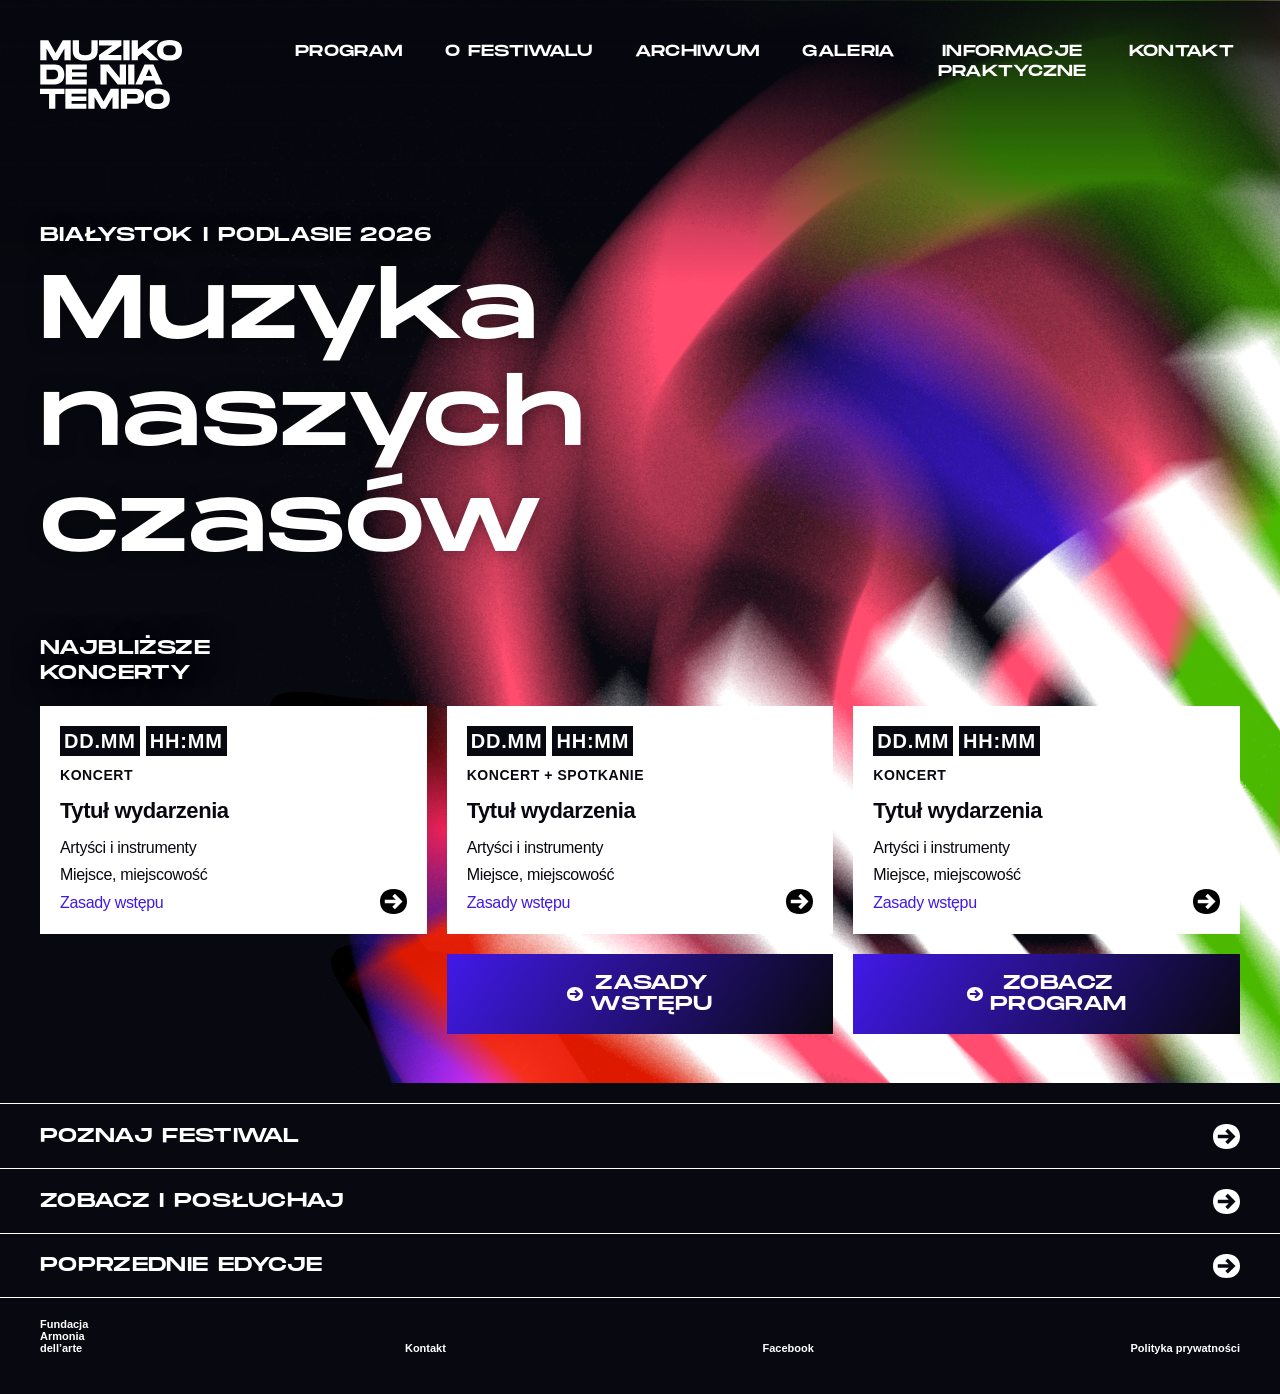
==== index.html @ 69c55734 "Use Figma vector icons across the site" ====
<!doctype html>
<html lang="pl">
  <head>
    <meta charset="UTF-8" />
    <meta name="viewport" content="width=device-width, initial-scale=1" />
    <meta name="theme-color" content="#080810" />
    <meta
      name="description"
      content="Muziko de nia tempo — spotkania z muzyką współczesną w Białymstoku i na Podlasiu."
    />
    <link rel="icon" href="assets/logo.svg" type="image/svg+xml" />
    <link rel="stylesheet" href="styles.css?v=12" />
    <script src="script.js" defer></script>
    <title>Muziko de nia tempo</title>
  </head>
  <body>
    <div class="site-shell">
      <div class="artwork artwork--hero" aria-hidden="true">
        <img src="assets/motif.png" alt="" />
      </div>
      <div class="artwork artwork--secondary" aria-hidden="true">
        <img src="assets/motif.png" alt="" />
      </div>
      <div class="top-fade" aria-hidden="true">
        <img src="assets/top-fade.png" alt="" />
      </div>

      <header class="site-header">
        <a class="brand" href="index.html" aria-label="Muziko de nia tempo — strona główna">
          <img src="assets/figma-logo-desktop.svg" alt="Muziko de nia tempo" />
        </a>

        <nav class="desktop-nav" aria-label="Główna nawigacja">
          <a href="program.html">Program</a>
          <a href="o-festiwalu.html">O festiwalu</a>
          <a href="archiwum.html">Archiwum</a>
          <a href="galeria.html">Galeria</a>
          <a href="informacje-praktyczne.html">Informacje<br />praktyczne</a>
          <a href="kontakt.html">Kontakt</a>
        </nav>

        <button class="menu-button" type="button" aria-expanded="false" aria-controls="mobile-menu">
          <img class="menu-button__open" src="assets/menu.svg" alt="" />
          <img class="menu-button__close" src="assets/figma-close.svg" alt="" />
          <span class="sr-only">Otwórz menu</span>
        </button>
      </header>

      <nav class="mobile-menu" id="mobile-menu" aria-hidden="true" aria-label="Menu mobilne">
        <div class="mobile-menu__links">
          <a href="program.html">Program</a>
          <a href="o-festiwalu.html">O festiwalu</a>
          <a href="archiwum.html">Archiwum</a>
          <a href="galeria.html">Galeria</a>
          <a href="informacje-praktyczne.html">Informacje<br />praktyczne</a>
          <a href="kontakt.html">Kontakt</a>
        </div>
        <div class="mobile-menu__footer">
          <div class="foundation">Fundacja<br />Armonia<br />dell’arte</div>
          <a href="kontakt.html">Kontakt</a>
          <a href="#facebook">Facebook</a>
          <a href="#polityka">Polityka prywatności</a>
        </div>
      </nav>

      <main id="start">
        <section class="hero" aria-labelledby="hero-title">
          <p class="eyebrow">Białystok i Podlasie 2026</p>
          <h1 id="hero-title">Muzyka<br />naszych<br />czasów</h1>
        </section>

        <section class="events" id="program" aria-labelledby="events-title">
          <h2 id="events-title"><span class="desktop-word">Najbliższe</span><span class="mobile-word">Najbliższy</span><br />koncert<span class="desktop-word">y</span></h2>

          <div class="events-grid">
            <a class="event-card event-card--one" href="wydarzenie.html">
              <div class="event-meta">
                <span>DD.MM</span>
                <span>HH:MM</span>
              </div>
              <p class="event-kind">Koncert</p>
              <h3>Tytuł wydarzenia</h3>
              <div class="event-details">
                <div>
                  <p class="mobile-only">Miejsce</p>
                  <p class="desktop-only">Artyści i instrumenty</p>
                  <p class="mobile-only">Wykonawcy</p>
                  <p class="desktop-only">Miejsce, miejscowość</p>
                  <p class="entry">Zasady wstępu</p>
                </div>
                <img src="assets/icon-arrow-figma.svg" alt="" />
              </div>
            </a>

            <a class="event-card event-card--two" href="wydarzenie.html">
              <div class="event-meta">
                <span>DD.MM</span>
                <span>HH:MM</span>
              </div>
              <p class="event-kind">Koncert + spotkanie</p>
              <h3>Tytuł wydarzenia</h3>
              <div class="event-details">
                <div>
                  <p>Artyści i instrumenty</p>
                  <p>Miejsce, miejscowość</p>
                  <p class="entry">Zasady wstępu</p>
                </div>
                <img src="assets/icon-arrow-figma.svg" alt="" />
              </div>
            </a>

            <a class="event-card event-card--three" href="wydarzenie.html">
              <div class="event-meta">
                <span>DD.MM</span>
                <span>HH:MM</span>
              </div>
              <p class="event-kind">Koncert</p>
              <h3>Tytuł wydarzenia</h3>
              <div class="event-details">
                <div>
                  <p>Artyści i instrumenty</p>
                  <p>Miejsce, miejscowość</p>
                  <p class="entry">Zasady wstępu</p>
                </div>
                <img src="assets/icon-arrow-figma.svg" alt="" />
              </div>
            </a>

            <a class="event-action event-action--entry" href="informacje-praktyczne.html">
              <img class="cta-icon" src="assets/icon-arrow-figma.svg" alt="" />
              <span>Zasady<br />wstępu</span>
            </a>
            <a class="event-action event-action--program" href="program.html">
              <img class="cta-icon" src="assets/icon-arrow-figma.svg" alt="" />
              <span>Zobacz<br />program</span>
            </a>
          </div>
        </section>

        <nav class="section-links" aria-label="Pozostałe części serwisu">
          <a id="o-festiwalu" href="o-festiwalu.html">
            <span>Poznaj festiwal</span>
            <img src="assets/icon-arrow-figma.svg" alt="" />
          </a>
          <a id="galeria" href="galeria.html">
            <span>Zobacz i posłuchaj</span>
            <img src="assets/icon-arrow-figma.svg" alt="" />
          </a>
          <a id="archiwum" href="archiwum.html">
            <span>Poprzednie edycje</span>
            <img src="assets/icon-arrow-figma.svg" alt="" />
          </a>
        </nav>
      </main>

      <footer class="site-footer" id="kontakt">
        <div class="foundation">Fundacja<br />Armonia<br />dell’arte</div>
        <a href="kontakt.html">Kontakt</a>
        <a id="facebook" href="#facebook">Facebook</a>
        <a id="polityka" href="#polityka">Polityka prywatności</a>
      </footer>

      <span id="informacje" class="anchor"></span>
      <span id="wydarzenie-1" class="anchor"></span>
      <span id="wydarzenie-2" class="anchor"></span>
      <span id="wydarzenie-3" class="anchor"></span>
    </div>
  </body>
</html>
---- styles.css ----
@font-face {
  font-family: "Monument Extended";
  src: url("assets/fonts/MonumentExtended-Ultralight.otf") format("opentype");
  font-style: normal;
  font-weight: 200;
  font-display: swap;
}

@font-face {
  font-family: "Monument Extended";
  src: url("assets/fonts/MonumentExtended-Regular.otf") format("opentype");
  font-style: normal;
  font-weight: 400;
  font-display: swap;
}

@font-face {
  font-family: "Monument Extended";
  src: url("assets/fonts/MonumentExtended-Bold.otf") format("opentype");
  font-style: normal;
  font-weight: 700;
  font-display: swap;
}

@font-face {
  font-family: "Monument Extended";
  src: url("assets/fonts/MonumentExtended-Ultrabold.otf") format("opentype");
  font-style: normal;
  font-weight: 900;
  font-display: swap;
}

:root {
  --ink: #080810;
  --paper: #ffffff;
  --violet: #4019e4;
  --display: "Monument Extended", "Arial Black", Arial, sans-serif;
  --display-tracking: 0.02em;
  --sans: Inter, Arial, Helvetica, sans-serif;
}

*,
*::before,
*::after {
  box-sizing: border-box;
}

html {
  min-width: 320px;
  scroll-behavior: smooth;
  background: var(--ink);
}

body {
  min-width: 320px;
  margin: 0;
  overflow-x: hidden;
  background: var(--ink);
  color: var(--paper);
  font-family: var(--sans);
}

body.menu-open {
  overflow: hidden;
}

a {
  color: inherit;
}

button,
a {
  -webkit-tap-highlight-color: transparent;
}

.sr-only {
  position: absolute;
  width: 1px;
  height: 1px;
  padding: 0;
  margin: -1px;
  overflow: hidden;
  clip: rect(0, 0, 0, 0);
  white-space: nowrap;
  border: 0;
}

.site-shell {
  position: relative;
  width: 100%;
  max-width: none;
  min-height: 1394px;
  margin: 0;
  overflow: hidden;
  background: var(--ink);
  isolation: isolate;
}

.artwork,
.top-fade {
  position: absolute;
  z-index: -2;
  pointer-events: none;
}

.artwork--hero {
  top: -613.34px;
  left: -6.15px;
  display: flex;
  width: 2503.118px;
  height: 2731.61px;
  align-items: center;
  justify-content: center;
}

.artwork--hero img {
  display: block;
  width: 1901.927px;
  height: 2256.471px;
  max-width: none;
  object-fit: cover;
  transform: rotate(-17.89deg);
}

.artwork--secondary {
  display: none;
}

.top-fade {
  top: 0;
  left: 0;
  width: 100%;
  height: 284.46px;
  overflow: hidden;
}

.top-fade img {
  display: block;
  width: 100%;
  height: 100%;
  object-fit: cover;
  transform: scaleY(-1);
}

.site-header {
  position: absolute;
  z-index: 20;
  top: 0;
  left: 0;
  display: flex;
  width: 100%;
  align-items: flex-start;
  justify-content: space-between;
  padding: 40px;
}

.brand {
  display: block;
  width: 142.055px;
  flex: 0 0 auto;
  line-height: 0;
}

.brand img {
  display: block;
  width: 100%;
  height: 68.566px;
}

.desktop-nav {
  display: flex;
  align-items: flex-start;
  justify-content: center;
  gap: 30px;
}

.desktop-nav a,
.eyebrow,
.hero h1,
.events h2,
.event-action,
.section-links,
.mobile-menu__links {
  font-family: var(--display);
  font-weight: 400;
  letter-spacing: var(--display-tracking);
}

.desktop-nav a {
  padding: 2px 6px;
  font-size: 16px;
  line-height: 1.25;
  text-align: center;
  text-decoration: none;
  text-transform: uppercase;
}

.desktop-nav a,
.section-links a,
.event-action,
.event-card {
  transition: filter 160ms ease, transform 160ms ease;
}

.desktop-nav a:hover,
.desktop-nav a:focus-visible {
  background: var(--paper);
  color: var(--ink);
}

.section-links a:hover,
.section-links a:focus-visible {
  color: #b9ff4a;
}

.menu-button,
.mobile-menu {
  display: none;
}

.hero {
  position: absolute;
  z-index: 2;
  top: 213.46px;
  left: 0;
  padding: 10px 40px;
  text-shadow: 0 0 17px rgba(0, 0, 0, 0.35);
}

.eyebrow {
  width: fit-content;
  margin: 0 0 10px;
  font-size: 20px;
  line-height: 1.25;
  text-transform: uppercase;
  white-space: nowrap;
}

.hero h1 {
  width: fit-content;
  margin: 0;
  font-size: 90px;
  line-height: 1.18;
}

.events {
  position: absolute;
  z-index: 3;
  top: 616.46px;
  left: 0;
  width: 100%;
  padding: 20px 40px;
}

.events h2 {
  margin: 0 0 20px;
  font-size: 20px;
  line-height: 1.25;
  text-shadow: 0 4px 34px rgba(0, 0, 0, 0.35);
  text-transform: uppercase;
}

.mobile-word,
.mobile-only {
  display: none;
}

.events-grid {
  display: grid;
  grid-template-columns: repeat(3, minmax(0, 1fr));
  gap: 20px;
  width: 100%;
}

.event-card {
  display: flex;
  min-width: 0;
  min-height: 227px;
  flex-direction: column;
  gap: 10px;
  padding: 20px;
  background: var(--paper);
  color: var(--ink);
  text-decoration: none;
}

.event-card:hover,
.event-card:focus-visible {
  box-shadow: 7px 7px 0 var(--violet);
  transform: translate(-3px, -3px);
}

.event-meta {
  display: flex;
  align-items: center;
  gap: 6px;
}

.event-meta span {
  padding: 1px 4px;
  background: var(--ink);
  color: var(--paper);
  font-size: 20px;
  font-weight: 600;
  letter-spacing: 0.04em;
  line-height: 1.4;
  text-transform: uppercase;
}

.event-kind {
  margin: 0;
  font-size: 14px;
  font-weight: 600;
  letter-spacing: 0.04em;
  line-height: 1.4;
  text-transform: uppercase;
}

.event-card h3 {
  width: 100%;
  margin: 0;
  font-size: 22px;
  font-weight: 600;
  letter-spacing: -0.02em;
  line-height: 1.4;
}

.event-details {
  display: flex;
  min-width: 0;
  align-items: flex-end;
  justify-content: space-between;
  gap: 12px;
}

.event-details p {
  margin: 0 0 5px;
  font-size: 16px;
  font-weight: 400;
  letter-spacing: -0.02em;
  line-height: 1.4;
  white-space: nowrap;
}

.event-details p:last-child {
  margin-bottom: 0;
}

.event-details .entry {
  color: var(--violet);
}

.event-details img {
  display: block;
  width: 27.004px;
  height: auto;
  flex: 0 0 auto;
  filter: brightness(0);
}

.event-action {
  display: flex;
  height: 80px;
  align-items: center;
  justify-content: center;
  gap: 7px;
  padding: 20px;
  background: linear-gradient(123deg, var(--violet) 2.2%, var(--ink) 100%);
  font-size: 20px;
  line-height: 1.05;
  text-align: center;
  text-decoration: none;
  text-transform: uppercase;
}

.event-action:hover,
.event-action:focus-visible {
  filter: brightness(1.24);
  transform: translateY(-2px);
}

.event-action > .cta-icon {
  display: block;
  width: 16px;
  height: auto;
  flex: 0 0 auto;
  align-self: center;
}

.event-action--entry {
  grid-column: 2;
}

.event-action--program {
  grid-column: 3;
}

.section-links {
  position: absolute;
  z-index: 4;
  top: 1083.46px;
  left: 0;
  width: 100%;
  padding-top: 20px;
  background: var(--ink);
}

.section-links a {
  display: flex;
  height: 65px;
  align-items: center;
  justify-content: space-between;
  padding: 20px 40px;
  border-top: 1px solid var(--paper);
  font-size: 20px;
  line-height: 1.25;
  text-decoration: none;
  text-transform: uppercase;
}

.section-links a:last-child {
  border-bottom: 1px solid var(--paper);
}

.section-links img {
  display: block;
  width: 27.004px;
  height: auto;
}

.section-links span {
  display: inline-block;
}

.site-footer,
.mobile-menu__footer {
  font-size: 11px;
  font-weight: 600;
  line-height: 1.1;
}

.site-footer {
  position: absolute;
  z-index: 4;
  top: 1298.46px;
  left: 0;
  display: flex;
  width: 100%;
  height: 95.54px;
  align-items: flex-end;
  justify-content: space-between;
  padding: 40px;
  background: var(--ink);
}

.site-footer a,
.mobile-menu__footer a {
  text-decoration: none;
}

.foundation {
  line-height: 1.1;
}

.anchor {
  position: absolute;
  width: 1px;
  height: 1px;
  pointer-events: none;
}

@media (max-width: 1100px) and (min-width: 801px) {
  .desktop-nav {
    gap: 10px;
    transform: none;
  }

  .desktop-nav a {
    padding-inline: 3px;
    font-size: 13px;
  }

  .event-details p {
    font-size: 13px;
  }
}

@media (max-width: 800px) {
  .site-shell {
    width: 100%;
    max-width: none;
    min-height: 1065px;
  }

  .top-fade,
  .desktop-nav {
    display: none;
  }

  .artwork--hero {
    top: -294.85px;
    left: -42.81px;
    width: 1065.12px;
    height: 1123.575px;
  }

  .artwork--hero img {
    width: 741.761px;
    height: 880.035px;
    transform: rotate(-27.61deg);
  }

  .artwork--secondary {
    top: 576.04px;
    left: -405.4px;
    display: flex;
    width: 810.805px;
    height: 937.388px;
    align-items: center;
    justify-content: center;
  }

  .artwork--secondary img {
    display: block;
    width: 741.761px;
    height: 880.035px;
    max-width: none;
    object-fit: cover;
    transform: rotate(-4.66deg);
  }

  .site-header {
    z-index: 60;
    padding: 20px 0;
  }

  .brand {
    width: 134.703px;
    padding: 20px;
  }

  .brand img {
    width: 94.703px;
    height: 45.711px;
  }

  .menu-button {
    display: flex;
    width: 62px;
    height: 62px;
    align-items: center;
    justify-content: center;
    margin: 0;
    padding: 20px;
    cursor: pointer;
    border: 0;
    background: transparent;
  }

  .menu-button img {
    display: block;
    flex: 0 0 auto;
  }

  .menu-button__open {
    width: 21.398px;
    height: 12.32px;
  }

  .menu-button__close {
    display: none !important;
    width: 18.073px;
    height: 18.073px;
  }

  body.menu-open .menu-button__open {
    display: none;
  }

  body.menu-open .menu-button__close {
    display: block !important;
  }

  .mobile-menu {
    position: fixed;
    z-index: 50;
    inset: 0;
    display: block;
    visibility: hidden;
    min-width: 320px;
    min-height: 100dvh;
    background: var(--ink);
    opacity: 0;
    transition: opacity 160ms ease, visibility 160ms ease;
  }

  .mobile-menu.is-open {
    visibility: visible;
    opacity: 1;
  }

  .mobile-menu__links {
    position: absolute;
    top: calc(50% - 77.29px);
    left: 50%;
    display: flex;
    width: min(100%, 375px);
    flex-direction: column;
    gap: 30px;
    padding: 30px 20px;
    transform: translate(-50%, -50%);
  }

  .mobile-menu__links a {
    width: fit-content;
    font-size: 22px;
    line-height: 1.25;
    text-decoration: none;
    text-transform: uppercase;
  }

  .mobile-menu__footer {
    position: absolute;
    bottom: 0;
    left: 50%;
    display: flex;
    width: min(100%, 375px);
    height: 96px;
    align-items: flex-end;
    justify-content: space-between;
    padding: 40px 20px 20px;
    transform: translateX(-50%);
  }

  .hero {
    top: 125.76px;
    width: 100%;
    padding: 10px 20px;
  }

  .eyebrow {
    margin-bottom: 10px;
    font-size: 16px;
  }

  .hero h1 {
    width: fit-content;
    max-width: none;
    font-size: 42px;
    line-height: 1.18;
  }

  .events {
    top: 404.72px;
    padding: 20px;
  }

  .events h2 {
    margin-bottom: 10px;
    font-size: 16px;
    line-height: 1.25;
  }

  .desktop-word,
  .desktop-only,
  .event-card--two,
  .event-card--three,
  .event-kind {
    display: none;
  }

  .mobile-word,
  .mobile-only {
    display: inline;
  }

  .event-details p.mobile-only {
    display: block;
  }

  .events-grid {
    display: flex;
    flex-direction: column;
    gap: 10px;
  }

  .event-card {
    min-height: 150px;
    order: 1;
    gap: 5px;
    padding: 10px;
  }

  .event-meta span {
    padding: 1px 6px;
    font-size: 14px;
  }

  .event-card h3 {
    font-size: 20px;
  }

  .event-details p {
    margin-bottom: 5px;
    font-size: 14px;
  }

  .event-action {
    width: 100%;
    height: 60px;
    padding: 10px 20px;
    font-size: 16px;
    line-height: 1.25;
  }

  .event-action > .cta-icon {
    align-self: center;
  }

  .event-action--program {
    order: 2;
    margin-top: 10px;
  }

  .event-action--entry {
    order: 3;
  }

  .section-links {
    top: 794.72px;
    padding-top: 0;
  }

  .section-links a {
    height: 64.72px;
    padding: 20px;
    font-size: 16px;
    line-height: 1.25;
  }

  .site-footer {
    top: 988.92px;
    height: 76px;
    padding: 20px;
  }
}

@media (max-width: 359px) {
  .mobile-menu__footer,
  .site-footer {
    font-size: 9px;
  }

  .hero h1 {
    font-size: 38px;
  }
}

@media (prefers-reduced-motion: reduce) {
  html {
    scroll-behavior: auto;
  }

  *,
  *::before,
  *::after {
    scroll-behavior: auto !important;
    transition-duration: 0.01ms !important;
  }
}

/* Podstrony z makiet Figma */
.desktop-nav a.is-active,
.desktop-nav a.is-active:hover,
.desktop-nav a.is-active:focus-visible {
  background: var(--paper);
  color: var(--ink);
}

.subpage-shell {
  min-height: 100vh;
}

.subpage-artwork {
  position: absolute;
  z-index: -2;
  display: flex;
  align-items: center;
  justify-content: center;
  pointer-events: none;
}

.subpage-artwork img {
  display: block;
  flex: 0 0 auto;
  max-width: none;
  object-fit: cover;
}

.program-page .subpage-artwork {
  top: -1003.06px;
  left: 242.27px;
  width: 2353.629px;
  height: 2621.04px;
}

.program-page .subpage-artwork img {
  width: 1901.927px;
  height: 2256.471px;
  transform: rotate(-167.23deg) scaleY(-1);
}

.about-page .subpage-artwork {
  top: -1041.28px;
  left: 182.06px;
  width: 2925.279px;
  height: 2948.999px;
}

.about-page .subpage-artwork img {
  width: 1901.927px;
  height: 2256.471px;
  transform: rotate(137.71deg);
}

.gallery-page .subpage-artwork {
  top: -1120.63px;
  left: 52.2px;
  width: 1728.241px;
  height: 1953.451px;
}

.gallery-page .subpage-artwork img {
  width: 1465.446px;
  height: 1738.625px;
  transform: rotate(-9.34deg);
}

.info-page .subpage-artwork {
  top: -583.79px;
  left: 326.91px;
  width: 2535.115px;
  height: 2407.586px;
}

.info-page .subpage-artwork img {
  width: 1670.11px;
  height: 1981.44px;
  transform: rotate(-61.84deg);
}

.contact-page .subpage-artwork {
  top: -1336.52px;
  left: 35.48px;
  width: 2239.448px;
  height: 2140.427px;
}

.contact-page .subpage-artwork img {
  width: 1465.446px;
  height: 1738.625px;
  transform: rotate(59.85deg);
}

.subpage-main {
  position: relative;
  z-index: 2;
  padding-top: 213.46px;
}

.page-hero {
  padding: 10px 40px;
  color: var(--paper);
  text-shadow: 0 0 17px rgba(0, 0, 0, 0.35);
}

.page-kicker {
  margin: 0 0 10px;
  font-size: 14px;
  font-weight: 600;
  letter-spacing: 0.04em;
  line-height: 1.4;
  text-transform: uppercase;
}

.page-hero h1,
.text-block h2,
.director-block h2,
.venues h2,
.faq h2,
.contact-grid h2,
.archive-card a,
.gallery-card h2,
.wide-cta,
.load-more button,
.filter-tabs button {
  font-family: var(--display);
  font-weight: 400;
  letter-spacing: var(--display-tracking);
}

.page-hero h1 {
  width: fit-content;
  margin: 0;
  font-size: 60px;
  line-height: 1.18;
}

.page-lead {
  margin: 10px 0 0;
  font-size: 22px;
  line-height: 1.25;
}

.text-block h2,
.director-block h2,
.venues h2,
.faq h2,
.contact-grid h2 {
  margin: 0;
  font-size: 20px;
  line-height: 1.25;
  text-transform: uppercase;
}

.text-block p,
.director-block p,
.contact-grid p {
  margin: 20px 0 0;
  font-size: 16px;
  line-height: 1.25;
}

.subpage-shell .site-footer {
  position: relative;
  top: auto;
  left: auto;
  min-height: 95px;
  margin-top: 40px;
}

.program-page .page-hero {
  min-height: 237px;
}

.program-list {
  padding: 20px 40px 0;
}

.filter-tabs {
  display: flex;
  align-items: stretch;
}

.filter-tabs button {
  min-height: 34px;
  padding: 8px 20px;
  cursor: pointer;
  border: 0;
  background: var(--ink);
  color: var(--paper);
  font-size: 14px;
  line-height: 1.25;
  text-transform: uppercase;
}

.filter-tabs button.is-selected {
  background: var(--paper);
  color: var(--ink);
}

.program-grid {
  display: grid;
  grid-template-columns: repeat(3, minmax(0, 1fr));
  gap: 20px;
  margin-top: 40px;
}

.program-grid .event-card {
  min-height: 227px;
}

.load-more {
  display: flex;
  flex-direction: column;
  align-items: center;
  margin-top: 30px;
  text-align: center;
  text-transform: uppercase;
}

.load-more p {
  margin: 0 0 10px;
  font-size: 14px;
  font-weight: 600;
  letter-spacing: 0.04em;
  line-height: 1.4;
}

.load-more button {
  display: flex;
  flex-direction: column;
  align-items: center;
  gap: 10px;
  padding: 0;
  cursor: pointer;
  border: 0;
  background: transparent;
  color: var(--paper);
  font-size: 14px;
  line-height: 1.25;
  text-transform: uppercase;
}

.load-more button img {
  width: 27px;
  height: auto;
  transform: rotate(90deg);
}

.mobile-count {
  display: none;
}

.wide-cta {
  display: flex;
  width: 400px;
  min-height: 80px;
  align-items: center;
  justify-content: center;
  gap: 8px;
  margin: 30px auto 0;
  padding: 20px;
  background: linear-gradient(132deg, var(--violet) 2.2%, var(--ink) 100%);
  font-size: 20px;
  line-height: 1.25;
  text-align: center;
  text-decoration: none;
  text-transform: uppercase;
}

.wide-cta > .cta-icon {
  display: block;
  width: 22px;
  height: auto;
  flex: 0 0 auto;
}

.wide-cta:hover,
.wide-cta:focus-visible,
.archive-card a:hover,
.archive-card a:focus-visible {
  filter: brightness(1.25);
}

.archive-note {
  margin: 30px 0 0;
  font-size: 16px;
  text-align: center;
}

.about-page .page-hero,
.contact-page .page-hero {
  min-height: 151px;
}

.about-visual {
  height: 560px;
  padding: 20px 40px;
}

.about-visual img {
  display: block;
  width: 100%;
  height: 520px;
  object-fit: cover;
}

.about-grid {
  display: grid;
  grid-template-columns: repeat(2, minmax(0, 1fr));
  grid-template-areas:
    "music director"
    "foundation director";
  gap: 20px;
  row-gap: 60px;
  padding: 20px 40px;
}

.about-grid > * {
  padding: 20px 0;
}

.about-grid .text-block:first-child {
  grid-area: music;
}

.about-grid .text-block:nth-child(3) {
  display: block;
  grid-area: foundation;
}

.director-block {
  grid-area: director;
}

.director-block {
  display: flex;
  flex-direction: column;
  align-items: flex-start;
}

.director-photo {
  display: block;
  width: 50%;
  aspect-ratio: 1;
  margin-top: 20px;
  background: #c4c4c4;
  object-fit: cover;
  object-position: 50% 30%;
}

.director-block h3 {
  margin: 10px 0 0;
  font-size: 20px;
  font-weight: 600;
  line-height: 1.25;
}

.director-block .caption {
  margin: 2px 0 0;
  font-size: 14px;
  font-weight: 600;
  letter-spacing: 0.04em;
  text-transform: uppercase;
}

.partners-block {
  padding: 20px 40px;
}

.archive-page .page-hero,
.info-page .page-hero {
  min-height: 288px;
}

.archive-grid {
  display: grid;
  grid-template-columns: repeat(2, minmax(0, 1fr));
  gap: 20px;
  padding: 20px 40px;
}

.archive-card {
  display: flex;
  min-width: 0;
  flex-direction: column;
  gap: 10px;
}

.archive-card img {
  display: block;
  width: 100%;
  height: 320px;
  object-fit: cover;
}

.archive-card a {
  display: flex;
  min-height: 60px;
  align-items: center;
  justify-content: center;
  gap: 8px;
  padding: 10px 20px;
  background: linear-gradient(143deg, var(--violet) 2.2%, var(--ink) 100%);
  font-size: 16px;
  line-height: 1.25;
  text-align: center;
  text-decoration: none;
  text-transform: uppercase;
}

.archive-card a > .cta-icon {
  display: block;
  width: 20px;
  height: auto;
  flex: 0 0 auto;
}

.archive-page .site-footer {
  margin-top: 171px;
}

.gallery-page .page-hero {
  min-height: 267px;
}

.gallery-section {
  padding: 20px 40px 0;
}

.gallery-tabs {
  margin-bottom: 40px;
}

.gallery-grid {
  display: grid;
  grid-template-columns: repeat(2, minmax(0, 1fr));
  gap: 20px;
}

.gallery-card {
  display: block;
  min-width: 0;
  color: var(--paper);
  text-decoration: none;
}

.gallery-card img {
  display: block;
  width: 100%;
  height: 320px;
  object-fit: cover;
}

.gallery-meta {
  display: grid;
  grid-template-columns: 1fr auto auto;
  gap: 20px;
  margin-top: 10px;
  font-size: 14px;
  font-weight: 600;
  letter-spacing: 0.04em;
  line-height: 1.4;
  text-transform: uppercase;
}

.gallery-card h2 {
  margin: 2px 0 0;
  font-family: var(--sans);
  font-size: 22px;
  font-weight: 600;
  letter-spacing: -0.02em;
  line-height: 1.4;
}

.gallery-card.is-hidden {
  display: none;
}

.gallery-more {
  margin-top: 60px;
}

.info-content {
  position: relative;
}

.participation {
  width: 590px;
  min-height: 125px;
  padding: 20px 40px;
}

.venues {
  min-height: 630px;
  padding: 20px 40px;
}

.venue-map {
  display: block;
  width: 100%;
  height: 520px;
  margin-top: 20px;
  border: 0;
}

.foundation-block {
  padding: 20px 40px;
}

.faq h2 {
  min-height: 90px;
  padding: 20px 40px;
}

.faq details {
  border-top: 1px solid var(--paper);
}

.faq details:last-child {
  border-bottom: 1px solid var(--paper);
}

.faq summary {
  display: flex;
  min-height: 62px;
  align-items: center;
  justify-content: space-between;
  gap: 20px;
  padding: 20px 40px;
  cursor: pointer;
  font-size: 16px;
  line-height: 1.25;
  list-style: none;
}

.faq summary::-webkit-details-marker {
  display: none;
}

.faq summary .faq-icon {
  display: block;
  width: 22px;
  height: auto;
  flex: 0 0 auto;
  transform-origin: center;
  transition: transform 160ms ease;
}

.faq details[open] summary .faq-icon {
  transform: rotate(45deg);
}

.faq details p {
  max-width: 700px;
  margin: 0;
  padding: 0 40px 20px;
  font-size: 16px;
  line-height: 1.4;
}

.contact-grid {
  display: grid;
  min-height: 286px;
  grid-template-columns: repeat(3, minmax(0, 1fr));
  gap: 20px;
  padding: 0 40px;
}

.contact-grid section {
  padding: 20px 0;
}

.email-link {
  display: inline-block;
  margin-top: 20px;
  padding: 1px 6px;
  background: var(--paper);
  color: var(--ink);
  font-size: 14px;
  font-weight: 600;
  line-height: 1.4;
  text-decoration: none;
}

.social-cta {
  width: 100%;
  min-height: 60px;
  margin-top: 20px;
}

.contact-page .site-footer {
  margin-top: 20px;
}

@media (max-width: 800px) {
  .subpage-shell {
    min-height: 100vh;
  }

  /* Figma exports below already include the final rotation and page clipping. */
  .subpage-artwork {
    display: block;
    background-repeat: no-repeat;
    background-size: 100% 100%;
  }

  .subpage-artwork img {
    display: none;
  }

  .program-page .subpage-artwork {
    top: 0;
    left: 39.82px;
    width: 336px;
    height: 677px;
    background-image: url("assets/mobile-bg-program.png");
  }

  .about-page .subpage-artwork {
    top: 0;
    left: 10.22px;
    width: 365px;
    height: 831px;
    background-image: url("assets/mobile-bg-about.png");
  }

  .gallery-page .subpage-artwork {
    top: 0;
    left: 134.35px;
    width: 241px;
    height: 795px;
    background-image: url("assets/mobile-bg-gallery.png");
  }

  .info-page .subpage-artwork {
    top: 0;
    left: 16.78px;
    width: 359px;
    height: 772px;
    background-image: url("assets/mobile-bg-info.png");
  }

  .contact-page .subpage-artwork {
    top: 0;
    left: 0;
    width: 375px;
    height: 736px;
    background-image: url("assets/mobile-bg-contact.png");
  }

  .subpage-main {
    padding-top: 125.71px;
  }

  .page-hero {
    padding: 10px 20px;
  }

  .page-kicker {
    font-size: 10px;
  }

  .page-hero h1 {
    font-size: 32px;
  }

  .page-lead {
    font-size: 16px;
  }

  .text-block h2,
  .director-block h2,
  .venues h2,
  .faq h2,
  .contact-grid h2 {
    font-size: 16px;
  }

  .subpage-shell .site-footer {
    width: 100%;
    height: 76px;
    min-height: 76px;
    margin-top: 20px;
    padding: 20px;
  }

  .program-page .page-hero {
    min-height: 184px;
  }

  .program-list {
    padding: 20px;
  }

  .filter-tabs {
    width: 100%;
  }

  .filter-tabs button {
    min-width: 0;
    flex: 1;
    padding: 10px 8px;
    font-size: 11px;
  }

  .program-grid {
    display: flex;
    flex-direction: column;
    gap: 10px;
    margin-top: 20px;
  }

  .program-grid .event-card {
    min-height: 190px;
  }

  .program-grid .event-card:nth-child(n + 4) {
    display: none;
  }

  .program-grid .event-kind {
    display: block;
  }

  .program-grid .event-details p {
    font-size: 14px;
  }

  .desktop-count {
    display: none;
  }

  .mobile-count {
    display: inline;
  }

  .load-more {
    margin-top: 20px;
  }

  .load-more p,
  .load-more button {
    font-size: 11px;
  }

  .wide-cta {
    width: 100%;
    min-height: 60px;
    margin-top: 20px;
    padding: 10px 20px;
    font-size: 16px;
  }

  .archive-note {
    margin-top: 20px;
    font-size: 14px;
  }

  .about-page .page-hero,
  .contact-page .page-hero {
    min-height: 121px;
  }

  .about-visual {
    height: 240px;
    padding: 20px;
  }

  .about-visual img {
    height: 200px;
  }

  .about-grid {
    display: flex;
    flex-direction: column;
    gap: 0;
    padding: 0;
  }

  .about-grid > *,
  .partners-block {
    padding: 20px;
  }

  .about-grid .text-block:first-child {
    grid-area: auto;
  }

  .about-grid .text-block:nth-child(3) {
    grid-area: auto;
  }

  .director-block {
    grid-area: auto;
  }

  .text-block p,
  .director-block p,
  .contact-grid p {
    margin-top: 10px;
  }

  .director-photo {
    width: 100%;
    margin-top: 10px;
  }

  .director-block h3 {
    margin-top: 8px;
    font-size: 14px;
  }

  .director-block .caption {
    margin-top: 2px;
    font-size: 11px;
  }

  .partners-block {
    padding-inline: 20px;
  }

  .archive-page .page-hero {
    min-height: 190px;
  }

  .archive-page .page-lead br {
    display: none;
  }

  .archive-page .page-lead {
    max-width: 270px;
  }

  .archive-grid {
    display: flex;
    flex-direction: column;
    gap: 20px;
    padding: 20px;
  }

  .archive-card img {
    height: 190px;
  }

  .archive-card a {
    min-height: 60px;
    font-size: 16px;
  }

  .archive-page .site-footer {
    margin-top: 20px;
  }

  .gallery-page .page-hero {
    min-height: 120px;
  }

  .gallery-section {
    padding: 20px;
  }

  .gallery-tabs {
    margin-bottom: 30px;
  }

  .gallery-grid {
    display: flex;
    flex-direction: column;
    gap: 20px;
  }

  .gallery-card:nth-child(n + 4) {
    display: none;
  }

  .gallery-card.is-hidden {
    display: none;
  }

  .gallery-card img {
    height: 200px;
  }

  .gallery-meta {
    gap: 10px;
    font-size: 11px;
  }

  .gallery-card h2 {
    font-family: var(--sans);
    font-size: 20px;
    font-weight: 600;
  }

  .gallery-more {
    display: none;
  }

  .info-page .page-hero {
    min-height: 110px;
  }

  .info-content {
    padding-top: 50px;
  }

  .participation,
  .venues,
  .foundation-block {
    width: 100%;
    min-height: 0;
    padding: 20px;
  }

  .venue-map {
    height: auto;
    aspect-ratio: 1;
    margin-top: 10px;
  }

  .faq h2 {
    min-height: 90px;
    padding: 20px;
  }

  .faq summary {
    min-height: 52px;
    padding: 15px 20px;
  }

  .faq details p {
    padding: 0 20px 15px;
  }

  .contact-page .page-hero {
    min-height: 131px;
  }

  .contact-grid {
    display: flex;
    min-height: 0;
    flex-direction: column;
    gap: 0;
    padding: 0;
  }

  .contact-grid section {
    padding: 20px;
  }

  .email-link {
    margin-top: 10px;
    font-size: 14px;
  }

  .social-cta {
    margin-top: 10px;
  }
}

@media (max-width: 359px) {
  .email-link {
    font-size: 12px;
  }

  .filter-tabs button {
    font-size: 10px;
  }
}

/* Event details */
.event-shell {
  min-height: 0;
}

.event-page .subpage-artwork {
  top: -350px;
  left: 360px;
  width: 1780px;
  height: 2050px;
}

.event-page .subpage-artwork img {
  width: 1465.446px;
  height: 1738.625px;
  transform: rotate(-4.66deg);
}

.event-main {
  position: relative;
  z-index: 2;
  padding-top: 145px;
}

.event-hero {
  padding: 10px 40px 20px;
  color: var(--paper);
  text-shadow: 0 0 17px rgba(0, 0, 0, 0.35);
}

.event-kicker,
.event-facts h2,
.event-repertoire li > span,
.event-artists article p,
.event-companion h3 {
  margin: 0;
  font-size: 11px;
  font-weight: 600;
  letter-spacing: 0.04em;
  line-height: 1.4;
  text-transform: uppercase;
}

.event-kicker {
  margin-bottom: 10px;
  font-size: 14px;
}

.event-hero h1,
.event-about h2,
.event-repertoire h2,
.event-artists > h2,
.event-companion > h2,
.event-location {
  font-family: var(--display);
  font-weight: 400;
  letter-spacing: var(--display-tracking);
}

.event-hero h1 {
  width: fit-content;
  margin: 0;
  font-size: 60px;
  line-height: 1.18;
}

.event-performers {
  display: flex;
  max-width: 610px;
  flex-wrap: wrap;
  gap: 6px;
  margin-top: 20px;
}

.event-performers span {
  padding: 4px 8px;
  background: var(--paper);
  color: var(--ink);
  font-size: 14px;
  line-height: 1.25;
  text-shadow: none;
}

.event-page-grid {
  display: grid;
  grid-template-areas:
    "cover facts"
    "about location"
    "repertoire artists"
    "companion artists";
  grid-template-columns: repeat(2, minmax(0, 1fr));
  align-items: start;
  gap: 20px;
  padding: 20px 40px 0;
}

.event-cover {
  grid-area: cover;
  height: 310px;
  margin: 0;
  overflow: hidden;
}

.event-cover img,
.event-artists img {
  display: block;
  width: 100%;
  height: 100%;
  object-fit: cover;
}

.event-cover img {
  object-position: 50% 43%;
}

.event-about,
.event-repertoire,
.event-artists,
.event-companion {
  color: var(--paper);
}

.event-about {
  grid-area: about;
  min-height: 125px;
  padding: 20px;
}

.event-about h2,
.event-repertoire h2,
.event-artists > h2,
.event-companion > h2 {
  margin: 0;
  font-size: 16px;
  line-height: 1.25;
  text-transform: uppercase;
}

.event-about p {
  max-width: 440px;
  margin: 10px 0 0;
  font-size: 16px;
  line-height: 1.25;
}

.event-facts {
  display: flex;
  min-height: 310px;
  grid-area: facts;
  flex-direction: column;
  justify-content: space-between;
  gap: 18px;
  padding: 20px;
  background: var(--paper);
  color: var(--ink);
}

.event-facts p {
  margin: 5px 0 0;
  font-size: 14px;
  line-height: 1.4;
}

.event-facts .event-date {
  display: flex;
  gap: 6px;
}

.event-date span {
  padding: 1px 6px;
  background: var(--ink);
  color: var(--paper);
  font-size: 14px;
  font-weight: 600;
  letter-spacing: 0.04em;
  line-height: 1.4;
  text-transform: uppercase;
}

.event-facts .event-place {
  font-size: 20px;
  font-weight: 600;
  letter-spacing: -0.02em;
}

.event-facts a {
  color: var(--violet);
  text-decoration: none;
}

.event-location {
  display: flex;
  min-height: 80px;
  grid-area: location;
  align-items: center;
  justify-content: center;
  gap: 7px;
  padding: 10px 20px;
  background: linear-gradient(126.64deg, var(--violet) 2.22%, var(--ink) 100%);
  font-size: 16px;
  line-height: 1.25;
  text-align: center;
  text-decoration: none;
  text-transform: uppercase;
}

.event-location > .cta-icon {
  display: block;
  width: 14px;
  height: auto;
  flex: 0 0 auto;
}

.event-location:hover,
.event-location:focus-visible {
  filter: brightness(1.2);
}

.event-repertoire {
  grid-area: repertoire;
  padding: 20px;
}

.event-repertoire ul {
  padding: 0;
  margin: 10px 0 0;
  list-style: none;
}

.event-repertoire li {
  display: flex;
  flex-direction: column;
  gap: 4px;
  padding: 11px 0;
  border-top: 1px solid rgba(255, 255, 255, 0.8);
}

.event-repertoire li:last-child {
  border-bottom: 1px solid rgba(255, 255, 255, 0.8);
}

.event-repertoire strong {
  font-size: 16px;
  font-weight: 600;
  line-height: 1.25;
}

.event-repertoire em {
  margin-left: 8px;
  font-style: normal;
  font-weight: 400;
}

.event-artists {
  grid-area: artists;
  padding: 20px;
}

.artists-grid {
  display: grid;
  grid-template-columns: repeat(2, minmax(0, 1fr));
  gap: 20px;
  margin-top: 10px;
}

.event-artists article {
  min-width: 0;
}

.event-artists img {
  height: auto;
  aspect-ratio: 1;
  object-position: center;
}

.event-artists article h3 {
  margin: 10px 0 2px;
  font-size: 14px;
  font-weight: 400;
  line-height: 1.25;
}

.event-companion {
  grid-area: companion;
  padding: 20px;
}

.event-companion > div {
  margin-top: 10px;
  padding: 10px;
  background: var(--paper);
  color: var(--ink);
}

.event-companion p {
  margin: 5px 0 0;
  font-size: 14px;
  line-height: 1.4;
}

.event-page .site-footer {
  margin-top: 40px;
}

@media (max-width: 800px) {
  .event-page .subpage-artwork {
    top: 0;
    left: 134.35px;
    width: 241px;
    height: 795px;
    background-image: url("assets/mobile-bg-gallery.png");
  }

  .event-main {
    padding-top: 125.71px;
  }

  .event-hero {
    padding: 10px 20px 20px;
  }

  .event-kicker {
    font-size: 10px;
  }

  .event-hero h1 {
    font-size: 32px;
  }

  .event-performers {
    margin-top: 20px;
  }

  .event-page-grid {
    display: flex;
    flex-direction: column;
    gap: 0;
    padding: 0;
  }

  .event-cover {
    width: calc(100% - 40px);
    height: 200px;
    margin: 20px;
  }

  .event-about,
  .event-repertoire,
  .event-artists,
  .event-companion {
    width: 100%;
    padding: 20px;
  }

  .event-about {
    min-height: 0;
  }

  .event-facts {
    width: calc(100% - 40px);
    min-height: 0;
    gap: 20px;
    margin: 20px;
    padding: 10px;
  }

  .event-location {
    width: calc(100% - 40px);
    min-height: 60px;
    margin: -10px 20px 0;
  }

  .event-about h2,
  .event-repertoire h2,
  .event-artists > h2,
  .event-companion > h2 {
    font-size: 16px;
  }

  .event-about p {
    max-width: 265px;
    font-size: 14px;
  }

  .artists-grid {
    gap: 20px;
  }

  .event-artists article h3 {
    font-size: 12px;
  }

  .event-artists article p {
    font-size: 9px;
  }

  .event-page .site-footer {
    margin-top: 20px;
  }
}

@media (min-width: 801px) {
  .program-grid {
    grid-template-columns: minmax(0, 1fr);
    gap: 20px;
    margin-top: 40px;
  }

  .program-grid .event-card {
    position: relative;
    display: grid;
    height: 160px;
    min-height: 160px;
    grid-template-columns: 140px minmax(0, 1fr);
    grid-template-rows: auto auto 1fr;
    column-gap: 20px;
    row-gap: 4px;
    padding: 20px;
  }

  .program-grid .event-meta {
    grid-column: 1;
    grid-row: 1 / 4;
    flex-direction: column;
    align-items: flex-start;
    gap: 0;
  }

  .program-grid .event-meta span {
    padding: 1px 4px;
    font-size: 14px;
  }

  .program-grid .event-kind {
    grid-column: 2;
    grid-row: 1;
    font-size: 11px;
  }

  .program-grid .event-card h3 {
    grid-column: 2;
    grid-row: 2;
    font-size: 20px;
  }

  .program-grid .event-details {
    display: block;
    grid-column: 2;
    grid-row: 3;
  }

  .program-grid .event-details p {
    margin-bottom: 2px;
    font-size: 14px;
  }

  .program-grid .event-details .entry {
    position: absolute;
    top: 20px;
    right: 20px;
  }

  .program-grid .event-details img {
    position: absolute;
    right: 20px;
    bottom: 20px;
  }

  .program-grid .event-details::after {
    position: absolute;
    right: 55px;
    bottom: 23px;
    font-size: 11px;
    font-weight: 600;
    letter-spacing: 0.04em;
    line-height: 1.4;
    text-transform: uppercase;
    content: "Szczegóły";
  }

  .program-page .wide-cta {
    margin-left: 0;
  }

  .program-page .archive-note {
    text-align: left;
  }
}
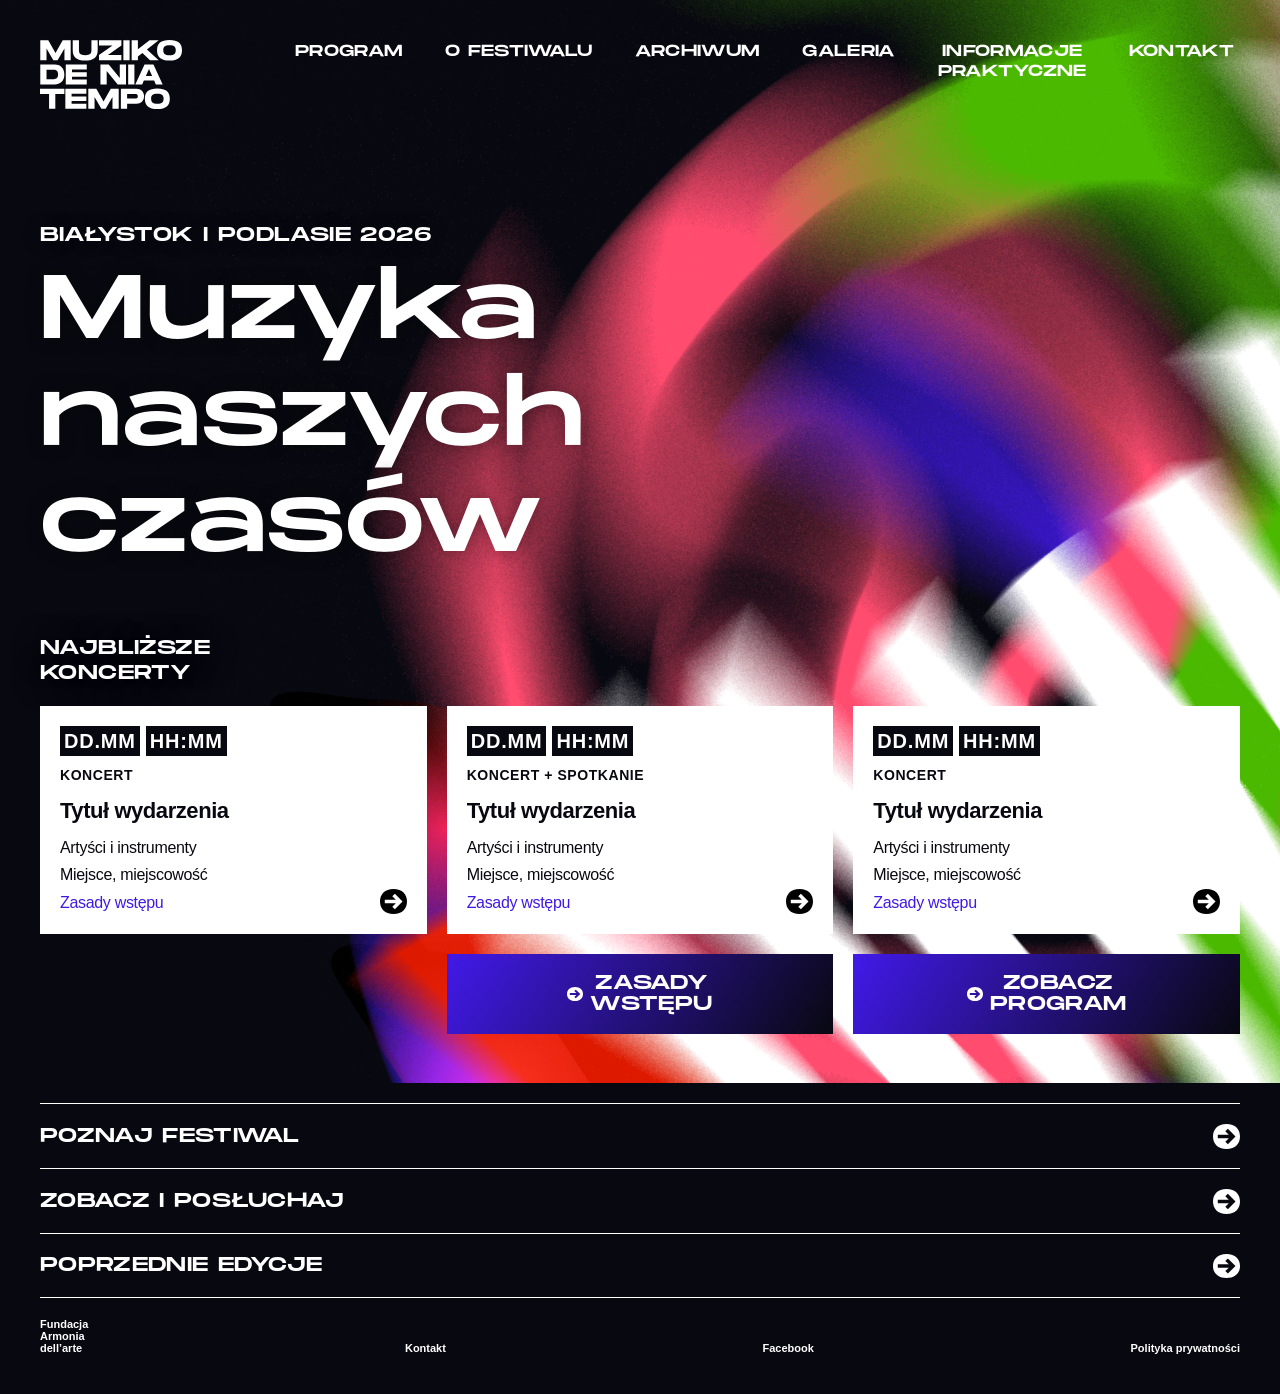
==== commit 1a190261: "Refine gradients and content rules" ====
--- a/index.html
+++ b/index.html
@@ -9,7 +9,7 @@
       content="Muziko de nia tempo — spotkania z muzyką współczesną w Białymstoku i na Podlasiu."
     />
     <link rel="icon" href="assets/logo.svg" type="image/svg+xml" />
-    <link rel="stylesheet" href="styles.css?v=12" />
+    <link rel="stylesheet" href="styles.css?v=14" />
     <script src="script.js" defer></script>
     <title>Muziko de nia tempo</title>
   </head>
@@ -21,10 +21,6 @@
       <div class="artwork artwork--secondary" aria-hidden="true">
         <img src="assets/motif.png" alt="" />
       </div>
-      <div class="top-fade" aria-hidden="true">
-        <img src="assets/top-fade.png" alt="" />
-      </div>
-
       <header class="site-header">
         <a class="brand" href="index.html" aria-label="Muziko de nia tempo — strona główna">
           <img src="assets/figma-logo-desktop.svg" alt="Muziko de nia tempo" />
--- a/styles.css
+++ b/styles.css
@@ -34,6 +34,8 @@
   --ink: #080810;
   --paper: #ffffff;
   --violet: #4019e4;
+  --canvas-offset: max(0px, calc(50vw - 640px));
+  --page-gutter: max(40px, calc(50vw - 600px));
   --display: "Monument Extended", "Arial Black", Arial, sans-serif;
   --display-tracking: 0.02em;
   --sans: Inter, Arial, Helvetica, sans-serif;
@@ -105,7 +107,7 @@
 
 .artwork--hero {
   top: -613.34px;
-  left: -6.15px;
+  left: calc(var(--canvas-offset) - 6.15px);
   display: flex;
   width: 2503.118px;
   height: 2731.61px;
@@ -128,18 +130,15 @@
 
 .top-fade {
   top: 0;
-  left: 0;
-  width: 100%;
+  left: var(--canvas-offset);
+  width: min(100%, 1280px);
   height: 284.46px;
   overflow: hidden;
+  background: linear-gradient(180deg, rgba(8, 8, 16, 0.62) 0%, rgba(8, 8, 16, 0.3) 52%, rgba(8, 8, 16, 0) 100%);
 }
 
 .top-fade img {
-  display: block;
-  width: 100%;
-  height: 100%;
-  object-fit: cover;
-  transform: scaleY(-1);
+  display: none;
 }
 
 .site-header {
@@ -151,7 +150,7 @@
   width: 100%;
   align-items: flex-start;
   justify-content: space-between;
-  padding: 40px;
+  padding: 40px var(--page-gutter);
 }
 
 .brand {
@@ -223,7 +222,7 @@
   z-index: 2;
   top: 213.46px;
   left: 0;
-  padding: 10px 40px;
+  padding: 10px var(--page-gutter);
   text-shadow: 0 0 17px rgba(0, 0, 0, 0.35);
 }
 
@@ -249,7 +248,7 @@
   top: 616.46px;
   left: 0;
   width: 100%;
-  padding: 20px 40px;
+  padding: 20px var(--page-gutter);
 }
 
 .events h2 {
@@ -401,7 +400,7 @@
   top: 1083.46px;
   left: 0;
   width: 100%;
-  padding-top: 20px;
+  padding: 20px var(--page-gutter) 0;
   background: var(--ink);
 }
 
@@ -410,7 +409,7 @@
   height: 65px;
   align-items: center;
   justify-content: space-between;
-  padding: 20px 40px;
+  padding: 20px 0;
   border-top: 1px solid var(--paper);
   font-size: 20px;
   line-height: 1.25;
@@ -449,7 +448,7 @@
   height: 95.54px;
   align-items: flex-end;
   justify-content: space-between;
-  padding: 40px;
+  padding: 40px var(--page-gutter);
   background: var(--ink);
 }
 
@@ -728,7 +727,7 @@
 
   .section-links {
     top: 794.72px;
-    padding-top: 0;
+    padding: 0;
   }
 
   .section-links a {
@@ -799,7 +798,7 @@
 
 .program-page .subpage-artwork {
   top: -1003.06px;
-  left: 242.27px;
+  left: calc(var(--canvas-offset) + 242.27px);
   width: 2353.629px;
   height: 2621.04px;
 }
@@ -812,7 +811,7 @@
 
 .about-page .subpage-artwork {
   top: -1041.28px;
-  left: 182.06px;
+  left: calc(var(--canvas-offset) + 182.06px);
   width: 2925.279px;
   height: 2948.999px;
 }
@@ -825,7 +824,7 @@
 
 .gallery-page .subpage-artwork {
   top: -1120.63px;
-  left: 52.2px;
+  left: calc(var(--canvas-offset) + 52.2px);
   width: 1728.241px;
   height: 1953.451px;
 }
@@ -838,7 +837,7 @@
 
 .info-page .subpage-artwork {
   top: -583.79px;
-  left: 326.91px;
+  left: calc(var(--canvas-offset) + 326.91px);
   width: 2535.115px;
   height: 2407.586px;
 }
@@ -851,7 +850,7 @@
 
 .contact-page .subpage-artwork {
   top: -1336.52px;
-  left: 35.48px;
+  left: calc(var(--canvas-offset) + 35.48px);
   width: 2239.448px;
   height: 2140.427px;
 }
@@ -869,7 +868,7 @@
 }
 
 .page-hero {
-  padding: 10px 40px;
+  padding: 10px var(--page-gutter);
   color: var(--paper);
   text-shadow: 0 0 17px rgba(0, 0, 0, 0.35);
 }
@@ -944,7 +943,7 @@
 }
 
 .program-list {
-  padding: 20px 40px 0;
+  padding: 20px var(--page-gutter) 0;
 }
 
 .filter-tabs {
@@ -1066,7 +1065,7 @@
 
 .about-visual {
   height: 560px;
-  padding: 20px 40px;
+  padding: 20px var(--page-gutter);
 }
 
 .about-visual img {
@@ -1084,7 +1083,7 @@
     "foundation director";
   gap: 20px;
   row-gap: 60px;
-  padding: 20px 40px;
+  padding: 20px var(--page-gutter);
 }
 
 .about-grid > * {
@@ -1136,7 +1135,7 @@
 }
 
 .partners-block {
-  padding: 20px 40px;
+  padding: 20px var(--page-gutter);
 }
 
 .archive-page .page-hero,
@@ -1148,7 +1147,7 @@
   display: grid;
   grid-template-columns: repeat(2, minmax(0, 1fr));
   gap: 20px;
-  padding: 20px 40px;
+  padding: 20px var(--page-gutter);
 }
 
 .archive-card {
@@ -1196,7 +1195,7 @@
 }
 
 .gallery-section {
-  padding: 20px 40px 0;
+  padding: 20px var(--page-gutter) 0;
 }
 
 .gallery-tabs {
@@ -1259,12 +1258,13 @@
 .participation {
   width: 590px;
   min-height: 125px;
+  margin-left: var(--canvas-offset);
   padding: 20px 40px;
 }
 
 .venues {
   min-height: 630px;
-  padding: 20px 40px;
+  padding: 20px var(--page-gutter);
 }
 
 .venue-map {
@@ -1276,12 +1276,16 @@
 }
 
 .foundation-block {
-  padding: 20px 40px;
+  padding: 20px var(--page-gutter);
+}
+
+.faq {
+  padding-inline: var(--page-gutter);
 }
 
 .faq h2 {
   min-height: 90px;
-  padding: 20px 40px;
+  padding: 20px 0;
 }
 
 .faq details {
@@ -1298,7 +1302,7 @@
   align-items: center;
   justify-content: space-between;
   gap: 20px;
-  padding: 20px 40px;
+  padding: 20px 0;
   cursor: pointer;
   font-size: 16px;
   line-height: 1.25;
@@ -1325,7 +1329,7 @@
 .faq details p {
   max-width: 700px;
   margin: 0;
-  padding: 0 40px 20px;
+  padding: 0 0 20px;
   font-size: 16px;
   line-height: 1.4;
 }
@@ -1335,7 +1339,7 @@
   min-height: 286px;
   grid-template-columns: repeat(3, minmax(0, 1fr));
   gap: 20px;
-  padding: 0 40px;
+  padding: 0 var(--page-gutter);
 }
 
 .contact-grid section {
@@ -1690,18 +1694,22 @@
     margin-top: 10px;
   }
 
+  .faq {
+    padding-inline: 20px;
+  }
+
   .faq h2 {
     min-height: 90px;
-    padding: 20px;
+    padding: 20px 0;
   }
 
   .faq summary {
     min-height: 52px;
-    padding: 15px 20px;
+    padding: 15px 0;
   }
 
   .faq details p {
-    padding: 0 20px 15px;
+    padding: 0 0 15px;
   }
 
   .contact-page .page-hero {
@@ -1747,7 +1755,7 @@
 
 .event-page .subpage-artwork {
   top: -350px;
-  left: 360px;
+  left: calc(var(--canvas-offset) + 360px);
   width: 1780px;
   height: 2050px;
 }
@@ -1765,7 +1773,7 @@
 }
 
 .event-hero {
-  padding: 10px 40px 20px;
+  padding: 10px var(--page-gutter) 20px;
   color: var(--paper);
   text-shadow: 0 0 17px rgba(0, 0, 0, 0.35);
 }
@@ -1833,7 +1841,7 @@
   grid-template-columns: repeat(2, minmax(0, 1fr));
   align-items: start;
   gap: 20px;
-  padding: 20px 40px 0;
+  padding: 20px var(--page-gutter) 0;
 }
 
 .event-cover {
